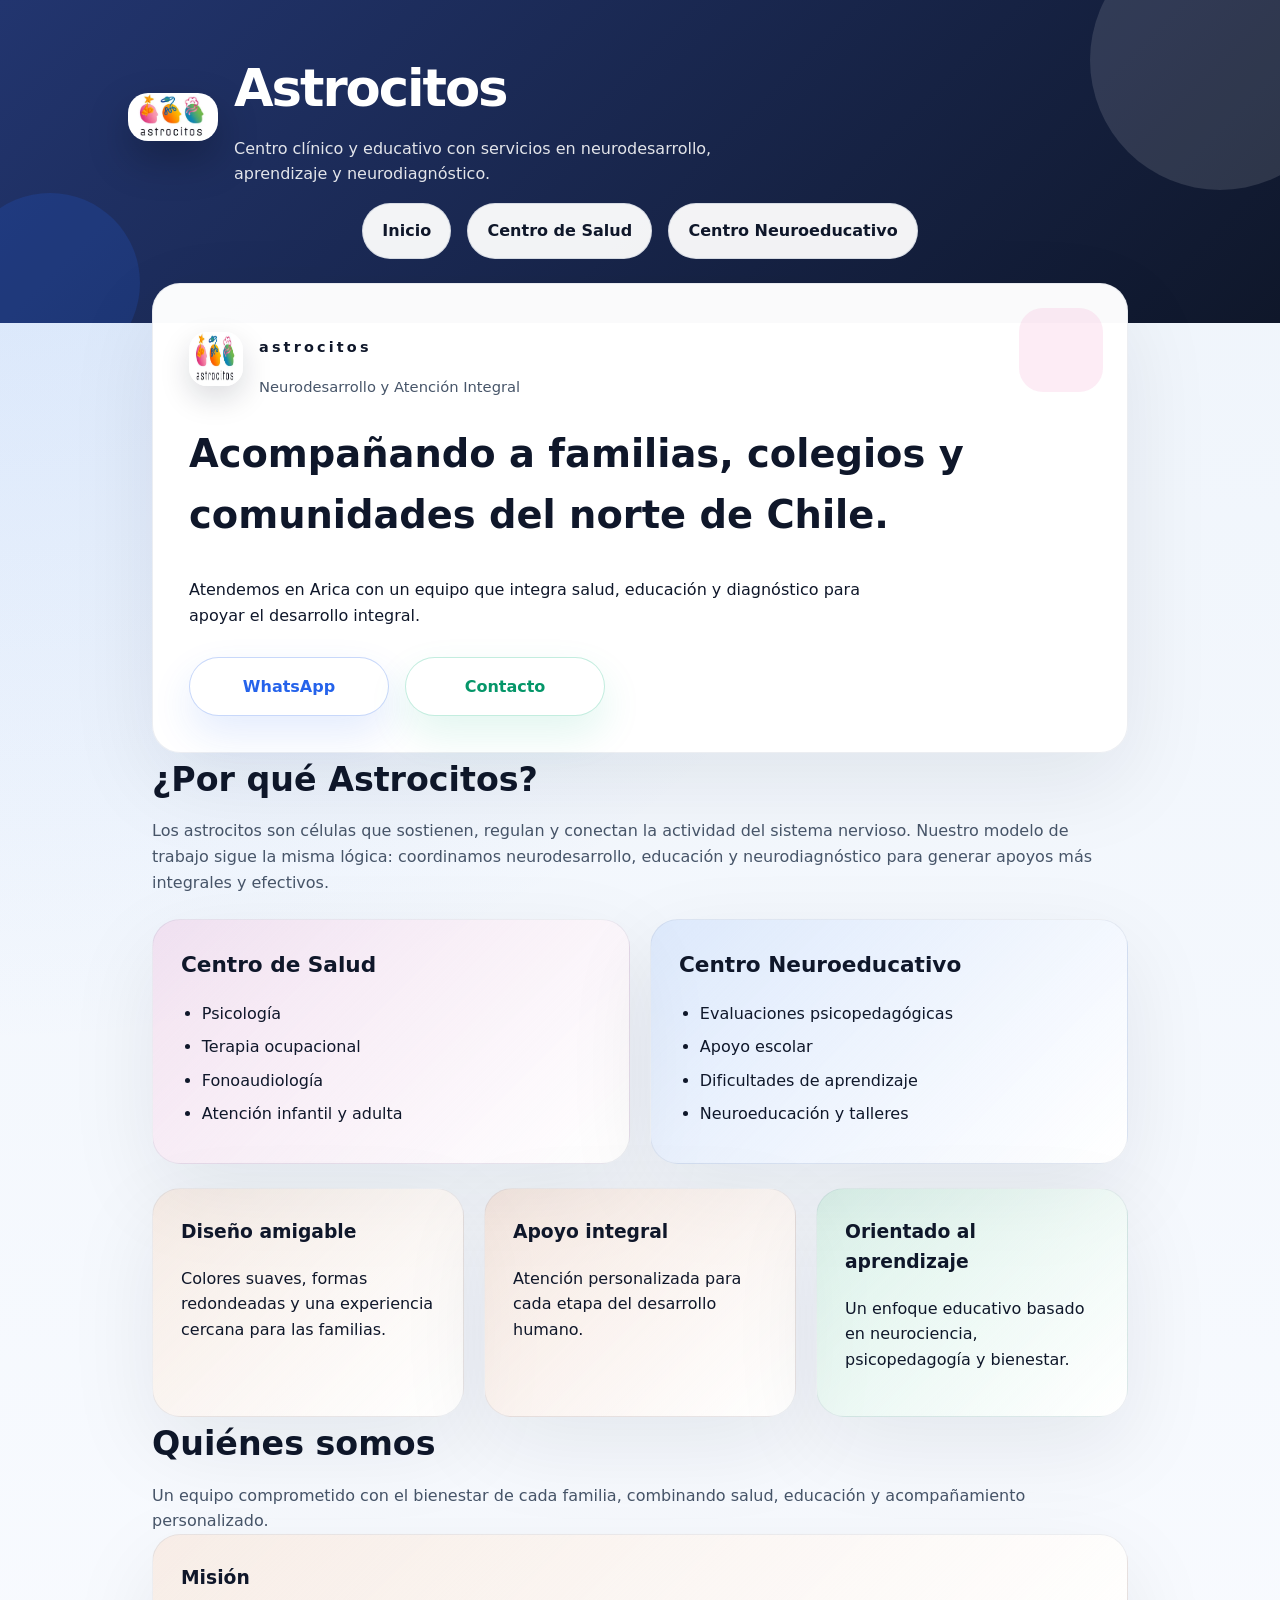
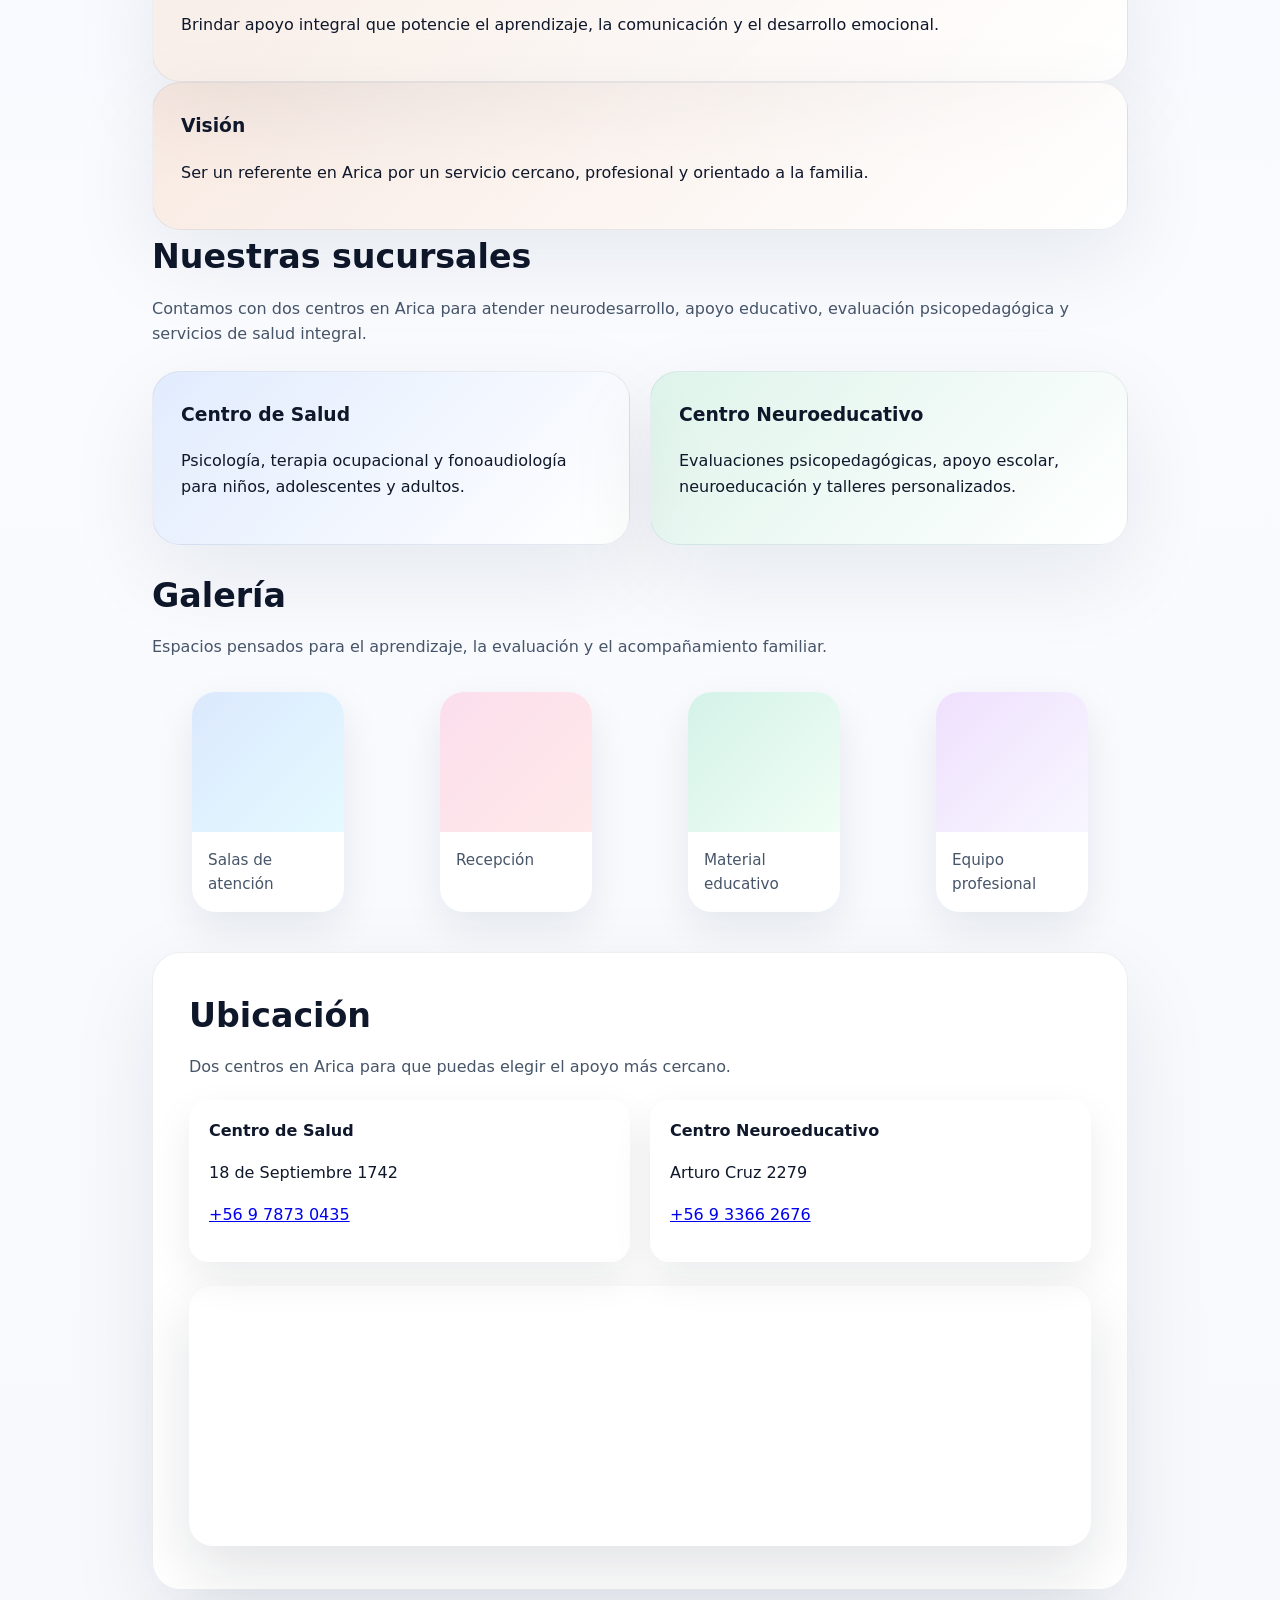
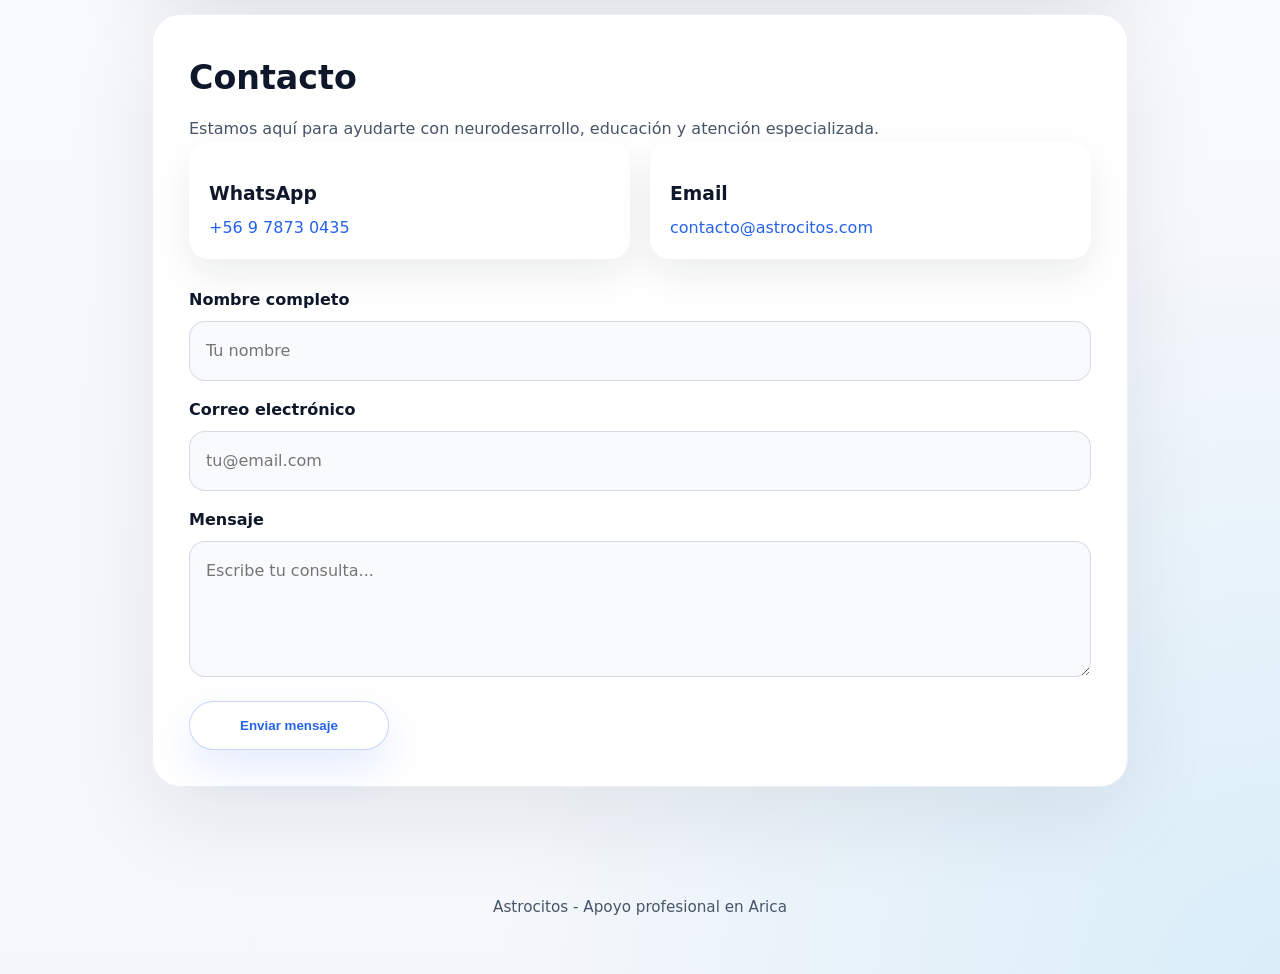
==== index.html @ ea9959c4 "Astrocitos" ====
<!DOCTYPE html>
<html lang="es">
<head>
  <meta charset="UTF-8" />
  <meta name="viewport" content="width=device-width, initial-scale=1.0" />
  <title>Astrocitos - Arica</title>
  <link rel="stylesheet" href="styles.css" />
</head>
<body>
  <header class="site-header">
    <div class="logo-container">
      <img src="Captura de pantalla 2026-06-13 190313.png" alt="Logo Astrocitos" class="logo" />
      <div>
        <h1>Astrocitos</h1>
        <p>Centro clínico y educativo con servicios en neurodesarrollo, aprendizaje y neurodiagnóstico.</p>
      </div>
    </div>
    <nav class="top-nav">
      <a href="index.html">Inicio</a>
      <a href="centro-salud.html">Centro de Salud</a>
      <a href="centro-neuroeducativo.html">Centro Neuroeducativo</a>
    </nav>
  </header>

  <main class="container">
    <section class="hero-card">
      <div class="brand-strip">
        <img src="Captura de pantalla 2026-06-13 190313.png" alt="Logo Astrocitos" class="small-logo" />
        <div>
          <p class="brand-name">astrocitos</p>
          <p class="brand-handle">Neurodesarrollo y Atención Integral</p>
        </div>
      </div>
      <h1>Acompañando a familias, colegios y comunidades del norte de Chile.</h1>
      <p>Atendemos en Arica con un equipo que integra salud, educación y diagnóstico para apoyar el desarrollo integral.</p>
      <div class="button-group hero-buttons">
        <a class="button button-primary" href="https://wa.me/56978730435" target="_blank" rel="noreferrer">WhatsApp</a>
        <a class="button button-secondary" href="#contacto">Contacto</a>
      </div>
    </section>

    <section class="about-card">
      <div class="section-heading">
        <h2>¿Por qué Astrocitos?</h2>
        <p>Los astrocitos son células que sostienen, regulan y conectan la actividad del sistema nervioso. Nuestro modelo de trabajo sigue la misma lógica: coordinamos neurodesarrollo, educación y neurodiagnóstico para generar apoyos más integrales y efectivos.</p>
      </div>
    </section>

    <section class="overview-grid">
      <article class="overview-card overview-pink">
        <h2>Centro de Salud</h2>
        <ul>
          <li>Psicología</li>
          <li>Terapia ocupacional</li>
          <li>Fonoaudiología</li>
          <li>Atención infantil y adulta</li>
        </ul>
      </article>
      <article class="overview-card overview-blue">
        <h2>Centro Neuroeducativo</h2>
        <ul>
          <li>Evaluaciones psicopedagógicas</li>
          <li>Apoyo escolar</li>
          <li>Dificultades de aprendizaje</li>
          <li>Neuroeducación y talleres</li>
        </ul>
      </article>
    </section>

    <section class="feature-grid">
      <article class="feature-card feature-rose">
        <h3>Diseño amigable</h3>
        <p>Colores suaves, formas redondeadas y una experiencia cercana para las familias.</p>
      </article>
      <article class="feature-card feature-orange">
        <h3>Apoyo integral</h3>
        <p>Atención personalizada para cada etapa del desarrollo humano.</p>
      </article>
      <article class="feature-card feature-green">
        <h3>Orientado al aprendizaje</h3>
        <p>Un enfoque educativo basado en neurociencia, psicopedagogía y bienestar.</p>
      </article>
    </section>

    <section class="about-card">
      <div class="section-heading">
        <h2>Quiénes somos</h2>
        <p>Un equipo comprometido con el bienestar de cada familia, combinando salud, educación y acompañamiento personalizado.</p>
      </div>
      <div class="mission-grid">
        <article class="feature-card feature-rose">
          <h3>Misión</h3>
          <p>Brindar apoyo integral que potencie el aprendizaje, la comunicación y el desarrollo emocional.</p>
        </article>
        <article class="feature-card feature-orange">
          <h3>Visión</h3>
          <p>Ser un referente en Arica por un servicio cercano, profesional y orientado a la familia.</p>
        </article>
      </div>
    </section>

    <section class="about-card">
      <div class="section-heading">
        <h2>Nuestras sucursales</h2>
        <p>Contamos con dos centros en Arica para atender neurodesarrollo, apoyo educativo, evaluación psicopedagógica y servicios de salud integral.</p>
      </div>
      <div class="feature-grid">
        <article class="feature-card feature-blue">
          <h3>Centro de Salud</h3>
          <p>Psicología, terapia ocupacional y fonoaudiología para niños, adolescentes y adultos.</p>
        </article>
        <article class="feature-card feature-green">
          <h3>Centro Neuroeducativo</h3>
          <p>Evaluaciones psicopedagógicas, apoyo escolar, neuroeducación y talleres personalizados.</p>
        </article>
      </div>
    </section>

    <section class="gallery-card">
      <div class="section-heading">
        <h2>Galería</h2>
        <p>Espacios pensados para el aprendizaje, la evaluación y el acompañamiento familiar.</p>
      </div>
      <div class="gallery-grid">
        <figure class="gallery-item">
          <div class="gallery-image gallery-image-attention"></div>
          <figcaption>Salas de atención</figcaption>
        </figure>
        <figure class="gallery-item">
          <div class="gallery-image gallery-image-reception"></div>
          <figcaption>Recepción</figcaption>
        </figure>
        <figure class="gallery-item">
          <div class="gallery-image gallery-image-material"></div>
          <figcaption>Material educativo</figcaption>
        </figure>
        <figure class="gallery-item">
          <div class="gallery-image gallery-image-team"></div>
          <figcaption>Equipo profesional</figcaption>
        </figure>
      </div>
    </section>

    <section id="ubicacion" class="location-card">
      <div class="section-heading">
        <h2>Ubicación</h2>
        <p>Dos centros en Arica para que puedas elegir el apoyo más cercano.</p>
      </div>
      <div class="location-grid">
        <div class="location-item">
          <strong>Centro de Salud</strong>
          <p>18 de Septiembre 1742</p>
          <p><a href="tel:+56978730435">+56 9 7873 0435</a></p>
        </div>
        <div class="location-item">
          <strong>Centro Neuroeducativo</strong>
          <p>Arturo Cruz 2279</p>
          <p><a href="tel:+56933662676">+56 9 3366 2676</a></p>
        </div>
      </div>
      <iframe class="map-frame" src="https://www.google.com/maps/embed?pb=!1m18!1m12!1m3!1d12866.33233206192!2d-70.3568839776267!3d-18.478236693351912!2m3!1f0!2f0!3f0!3m2!1i1024!2i768!4f13.1!3m3!1m2!1s0x965a2aab4e417551%3A0x2fc75bda7ceaef0e!2sArica%2C%20Chile!5e0!3m2!1ses!2sus!4v1700000000000" allowfullscreen="" loading="lazy" referrerpolicy="no-referrer-when-downgrade"></iframe>
    </section>

    <section id="contacto" class="contact-card">
      <div class="section-heading">
        <h2>Contacto</h2>
        <p>Estamos aquí para ayudarte con neurodesarrollo, educación y atención especializada.</p>
      </div>
      <div class="contact-blocks">
        <div class="contact-item">
          <h3>WhatsApp</h3>
          <a class="text-link" href="https://wa.me/56978730435" target="_blank" rel="noreferrer">+56 9 7873 0435</a>
        </div>
        <div class="contact-item">
          <h3>Email</h3>
          <a class="text-link" href="mailto:contacto@astrocitos.com">contacto@astrocitos.com</a>
        </div>
      </div>
      <form class="contact-form" action="mailto:contacto@astrocitos.com" method="post" enctype="text/plain">
        <label class="form-group">
          <span>Nombre completo</span>
          <input class="input-field" type="text" name="Nombre" placeholder="Tu nombre" />
        </label>
        <label class="form-group">
          <span>Correo electrónico</span>
          <input class="input-field" type="email" name="Correo" placeholder="tu@email.com" />
        </label>
        <label class="form-group">
          <span>Mensaje</span>
          <textarea class="textarea-field" name="Mensaje" rows="4" placeholder="Escribe tu consulta..."></textarea>
        </label>
        <button class="button button-primary submit-button" type="submit">Enviar mensaje</button>
      </form>
    </section>
  </main>

  <footer class="site-footer">
    <p>Astrocitos - Apoyo profesional en Arica</p>
  </footer>
</body>
</html>
---- styles.css ----
:root {
  color-scheme: light;
  font-family: Inter, system-ui, -apple-system, BlinkMacSystemFont, "Segoe UI", sans-serif;
  background: radial-gradient(circle at top left, rgba(59, 130, 246, 0.16), transparent 24%),
    radial-gradient(circle at bottom right, rgba(14, 165, 233, 0.12), transparent 18%),
    linear-gradient(180deg, #eef4fb 0%, #f9fbff 45%, #f5f7fb 100%);
  color: #0f172a;
}

* {
  box-sizing: border-box;
}

html {
  scroll-behavior: smooth;
}

body {
  margin: 0;
  min-height: 100vh;
  line-height: 1.6;
}

.site-header {
  position: relative;
  overflow: hidden;
  background: linear-gradient(135deg, #22356f 0%, #0f172a 100%);
  color: #fff;
  padding: 3rem 1.5rem 4rem;
}

.site-header::before {
  content: "";
  position: absolute;
  width: 260px;
  height: 260px;
  border-radius: 50%;
  background: rgba(255, 255, 255, 0.12);
  top: -70px;
  right: -70px;
}

.site-header::after {
  content: "";
  position: absolute;
  width: 180px;
  height: 180px;
  border-radius: 50%;
  background: rgba(37, 99, 235, 0.18);
  left: -40px;
  bottom: -50px;
}

.logo-container {
  display: flex;
  align-items: center;
  gap: 1rem;
  max-width: 1024px;
  margin: 0 auto;
}

.logo {
  width: 90px;
  min-width: 90px;
  height: auto;
  border-radius: 20px;
  box-shadow: 0 18px 40px rgba(0, 0, 0, 0.25);
}

.site-header h1 {
  margin: 0 0 0.35rem;
  font-size: clamp(2.1rem, 4vw, 3.25rem);
  letter-spacing: -0.04em;
}

.site-header p {
  margin: 0;
  opacity: 0.88;
  max-width: 520px;
  font-size: 1rem;
}

.container {
  max-width: 1024px;
  margin: -2.5rem auto 2.5rem;
  padding: 0 1.5rem 2rem;
}

.hero-card,
.intro,
.contact-card,
.location-card,
.team-card,
.overview-card,
.feature-card {
  position: relative;
  background: rgba(255, 255, 255, 0.98);
  border-radius: 28px;
  padding: 2.25rem;
  box-shadow: 0 30px 90px rgba(15, 23, 42, 0.08);
  border: 1px solid rgba(148, 163, 184, 0.18);
}

.hero-card::before,
.intro::before {
  content: "";
  position: absolute;
  width: 84px;
  height: 84px;
  border-radius: 24px;
  background: rgba(59, 130, 246, 0.08);
  top: 24px;
  right: 24px;
}

.brand-strip {
  display: flex;
  align-items: center;
  gap: 1rem;
  margin-bottom: 1.5rem;
}

.small-logo {
  width: 54px;
  height: 54px;
  border-radius: 18px;
  box-shadow: 0 12px 30px rgba(15, 23, 42, 0.15);
}

.brand-name {
  margin: 0;
  font-size: 0.9rem;
  letter-spacing: 0.22em;
  text-transform: lowercase;
  color: #0f172a;
  font-weight: 700;
}

.brand-handle {
  margin: 0.15rem 0 0;
  color: #475569;
  font-size: 0.92rem;
}

.top-nav {
  display: flex;
  justify-content: center;
  gap: 1rem;
  flex-wrap: wrap;
  padding: 1rem 1.5rem 0;
  max-width: 1024px;
  margin: 0 auto;
}

.top-nav a {
  background: rgba(255, 255, 255, 0.95);
  color: #0f172a;
  font-weight: 700;
  padding: 0.9rem 1.2rem;
  border-radius: 999px;
  text-decoration: none;
  border: 1px solid rgba(148, 163, 184, 0.3);
}

.hero-card::before {
  background: rgba(236, 72, 153, 0.1);
}

.card-home::before {
  background: rgba(96, 165, 250, 0.08);
}

.card-branch::before {
  background: rgba(251, 191, 36, 0.12);
}

.hero-card h1,
.intro h2 {
  margin-top: 0;
  font-size: clamp(2rem, 3vw, 3rem);
}

.hero-card p,
.intro p {
  margin: 1rem 0 0;
  max-width: 720px;
}

.overview-grid,
.feature-grid,
.location-grid,
.contact-blocks,
.team-grid {
  display: grid;
  gap: 1.25rem;
}

.overview-grid,
.feature-grid {
  grid-template-columns: repeat(auto-fit, minmax(240px, 1fr));
  margin-top: 1.5rem;
}

.overview-card {
  padding: 1.75rem;
}

.overview-card h2 {
  margin-top: 0;
  font-size: 1.35rem;
}

.overview-card ul {
  margin: 1rem 0 0;
  padding-left: 1.3rem;
}

.overview-card li {
  margin-bottom: 0.5rem;
}

.overview-pink {
  background: linear-gradient(135deg, rgba(236, 72, 153, 0.12), rgba(255, 255, 255, 0.98));
}

.overview-blue {
  background: linear-gradient(135deg, rgba(59, 130, 246, 0.12), rgba(255, 255, 255, 0.98));
}

.feature-card {
  padding: 1.75rem;
}

.feature-card h3 {
  margin-top: 0;
}

.feature-rose {
  background: linear-gradient(135deg, rgba(251, 146, 60, 0.12), rgba(255, 255, 255, 0.98));
}

.feature-blue {
  background: linear-gradient(135deg, rgba(59, 130, 246, 0.12), rgba(255, 255, 255, 0.98));
}

.feature-orange {
  background: linear-gradient(135deg, rgba(249, 115, 22, 0.12), rgba(255, 255, 255, 0.98));
}

.feature-green {
  background: linear-gradient(135deg, rgba(34, 197, 94, 0.12), rgba(255, 255, 255, 0.98));
}

.section-heading h2 {
  margin: 0;
  font-size: clamp(1.75rem, 2.6vw, 2.3rem);
}

.section-heading p {
  margin: 0.75rem 0 0;
  color: #475569;
}

.location-card,
.contact-card,
.team-card {
  margin-top: 1.5rem;
}

.location-grid {
  grid-template-columns: repeat(auto-fit, minmax(220px, 1fr));
  margin-top: 1.25rem;
}

.location-item,
.contact-item,
.team-profile {
  background: rgba(255, 255, 255, 0.95);
  border-radius: 20px;
  padding: 1.15rem 1.25rem;
  box-shadow: 0 16px 40px rgba(15, 23, 42, 0.08);
}

.location-item strong,
.contact-item h3,
.team-name {
  display: block;
  margin-bottom: 0.35rem;
  color: #0f172a;
}

.map-frame {
  width: 100%;
  min-height: 260px;
  border: none;
  border-radius: 24px;
  margin-top: 1.5rem;
  box-shadow: 0 24px 60px rgba(15, 23, 42, 0.12);
}

.gallery-card {
  margin-top: 1.5rem;
}

.gallery-grid {
  display: grid;
  gap: 1rem;
  grid-template-columns: repeat(auto-fit, minmax(220px, 1fr));
  margin-top: 1rem;
}

.gallery-item {
  border-radius: 24px;
  overflow: hidden;
  background: rgba(255, 255, 255, 0.95);
  box-shadow: 0 16px 40px rgba(15, 23, 42, 0.08);
}

.gallery-item figcaption {
  padding: 1rem;
  color: #475569;
  font-size: 0.95rem;
}

.gallery-image {
  min-height: 140px;
  background-size: cover;
  background-position: center;
}

.gallery-image-attention {
  background: linear-gradient(135deg, rgba(59, 130, 246, 0.18), rgba(190, 242, 255, 0.42));
}

.gallery-image-material {
  background: linear-gradient(135deg, rgba(16, 185, 129, 0.18), rgba(220, 252, 231, 0.42));
}

.gallery-image-reception {
  background: linear-gradient(135deg, rgba(236, 72, 153, 0.18), rgba(254, 202, 202, 0.42));
}

.gallery-image-team {
  background: linear-gradient(135deg, rgba(168, 85, 247, 0.18), rgba(237, 233, 254, 0.42));
}

.contact-card .contact-blocks {
  grid-template-columns: repeat(auto-fit, minmax(220px, 1fr));
}

.text-link {
  color: #2563eb;
  text-decoration: none;
}

.contact-form {
  margin-top: 1.75rem;
  display: grid;
  gap: 1rem;
}

.form-group {
  display: grid;
  gap: 0.55rem;
}

.form-group span {
  font-weight: 600;
  color: #0f172a;
}

.input-field,
.textarea-field {
  width: 100%;
  border-radius: 16px;
  border: 1px solid rgba(148, 163, 184, 0.35);
  background: #f8fafc;
  padding: 1rem 1rem;
  font: inherit;
  color: #0f172a;
}

.textarea-field {
  resize: vertical;
  min-height: 120px;
}

.submit-button {
  width: fit-content;
  margin-top: 0.5rem;
}

.whatsapp-float {
  position: fixed;
  right: 1.25rem;
  bottom: 1.25rem;
  width: 56px;
  height: 56px;
  border-radius: 50%;
  background: #16a34a;
  color: #ffffff;
  display: grid;
  place-items: center;
  box-shadow: 0 18px 40px rgba(15, 23, 42, 0.2);
  text-decoration: none;
  font-size: 1.5rem;
  z-index: 20;
}

.whatsapp-float:hover {
  transform: translateY(-2px);
}

.service-list {
  display: grid;
  gap: 0.9rem;
  margin-top: 1.5rem;
  grid-template-columns: repeat(auto-fit, minmax(200px, 1fr));
}

.service-list span {
  display: block;
  padding: 1rem 1.25rem;
  border-radius: 18px;
  background: rgba(59, 130, 246, 0.08);
  color: #0f172a;
  font-weight: 600;
}

.team-grid {
  grid-template-columns: repeat(auto-fit, minmax(220px, 1fr));
  margin-top: 1.25rem;
}

.team-profile p {
  margin: 0;
  line-height: 1.5;
}

.team-name {
  font-size: 1rem;
}

.button-group {
  display: flex;
  flex-wrap: wrap;
  gap: 1rem;
  margin-top: 1.75rem;
}

.button {
  display: inline-flex;
  align-items: center;
  justify-content: center;
  min-width: 200px;
  padding: 1rem 1.6rem;
  border-radius: 999px;
  font-weight: 700;
  text-decoration: none;
  transition: transform 0.25s ease, box-shadow 0.25s ease, opacity 0.25s ease;
}

.button:hover {
  transform: translateY(-2px);
  opacity: 0.96;
}

.button-primary {
  background: #ffffff;
  color: #2563eb;
  border: 1px solid rgba(37, 99, 235, 0.25);
  box-shadow: 0 18px 40px rgba(37, 99, 235, 0.12);
}

.button-secondary {
  background: #ffffff;
  color: #059669;
  border: 1px solid rgba(16, 185, 129, 0.25);
  box-shadow: 0 18px 40px rgba(16, 185, 129, 0.12);
}

.cards {
  display: grid;
  gap: 1.5rem;
  grid-template-columns: repeat(auto-fit, minmax(260px, 1fr));
}

.card {
  background: rgba(255, 255, 255, 0.95);
  border-radius: 24px;
  padding: 1.75rem;
  box-shadow: 0 24px 80px rgba(15, 23, 42, 0.08);
  border: 1px solid rgba(148, 163, 184, 0.18);
}

.card h3 {
  margin-top: 0;
  margin-bottom: 0.75rem;
  font-size: 1.5rem;
}

.card p {
  margin: 0.75rem 0;
  line-height: 1.75;
}

.phone a,
.intro a {
  color: #2563eb;
  text-decoration: none;
}

.button-secondary:hover,
.button-primary:hover {
  box-shadow: 0 20px 50px rgba(15, 23, 42, 0.14);
}

.site-footer {
  text-align: center;
  padding: 1.25rem 1.5rem 2.5rem;
  font-size: 0.95rem;
  color: #475569;
}

@media (max-width: 640px) {
  .logo-container {
    flex-direction: column;
    align-items: flex-start;
  }

  .site-header {
    padding: 2.25rem 1.25rem 3rem;
  }

  .container {
    margin-top: -1.75rem;
  }
}
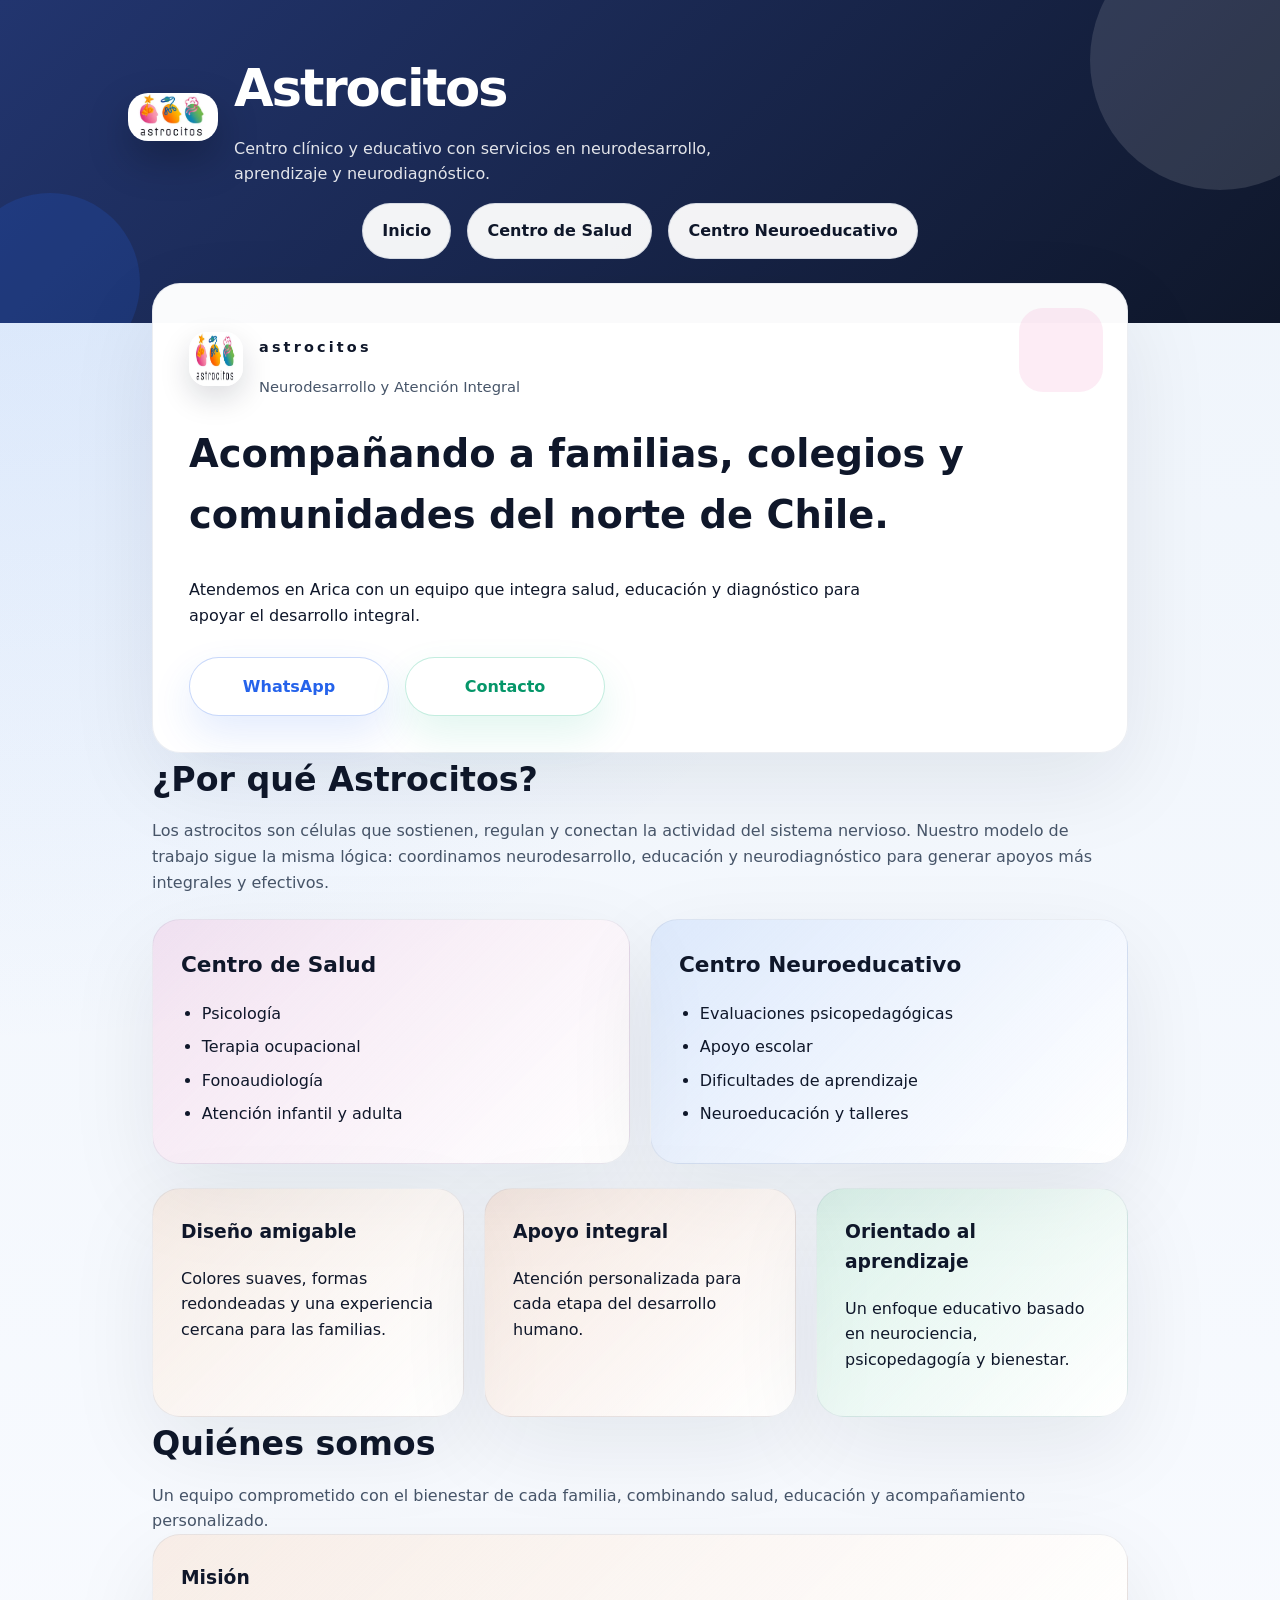
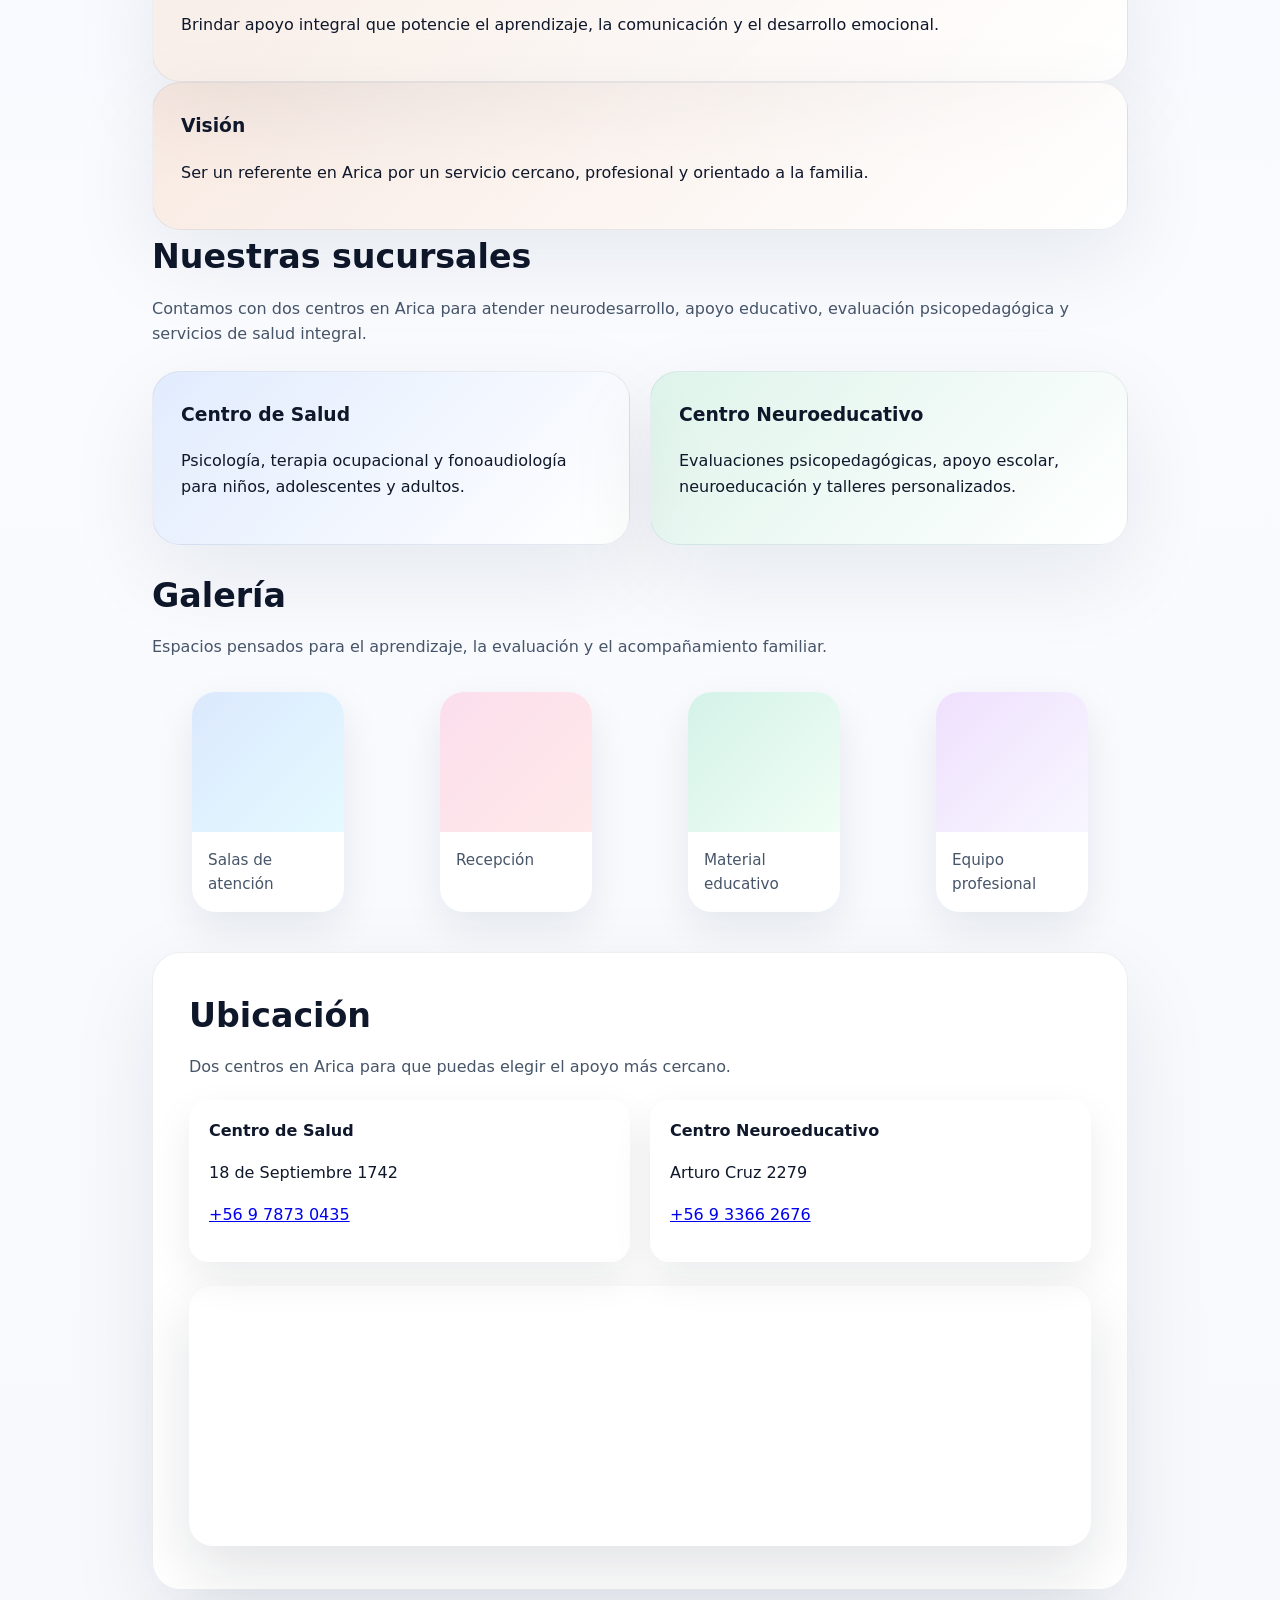
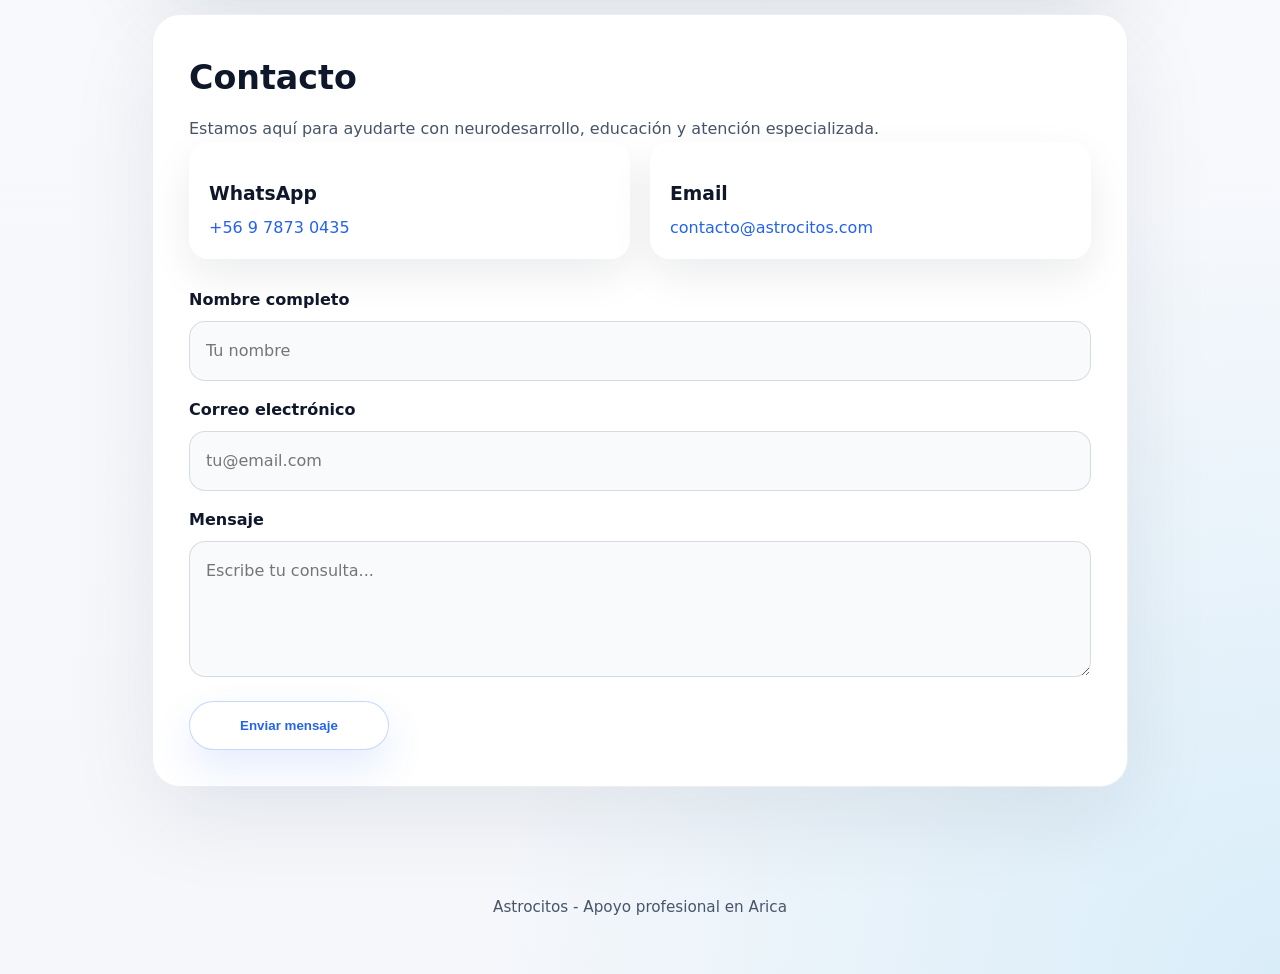
==== commit 331f0bf1: "Verificación Google" ====
--- a/index.html
+++ b/index.html
@@ -3,6 +3,7 @@
 <head>
   <meta charset="UTF-8" />
   <meta name="viewport" content="width=device-width, initial-scale=1.0" />
+  <meta name="google-site-verification" content="m0gslsJG6684vpBb2YrrMCJi76TiO2I-grT6l8_Yuuw" />
   <title>Astrocitos - Arica</title>
   <link rel="stylesheet" href="styles.css" />
 </head>
